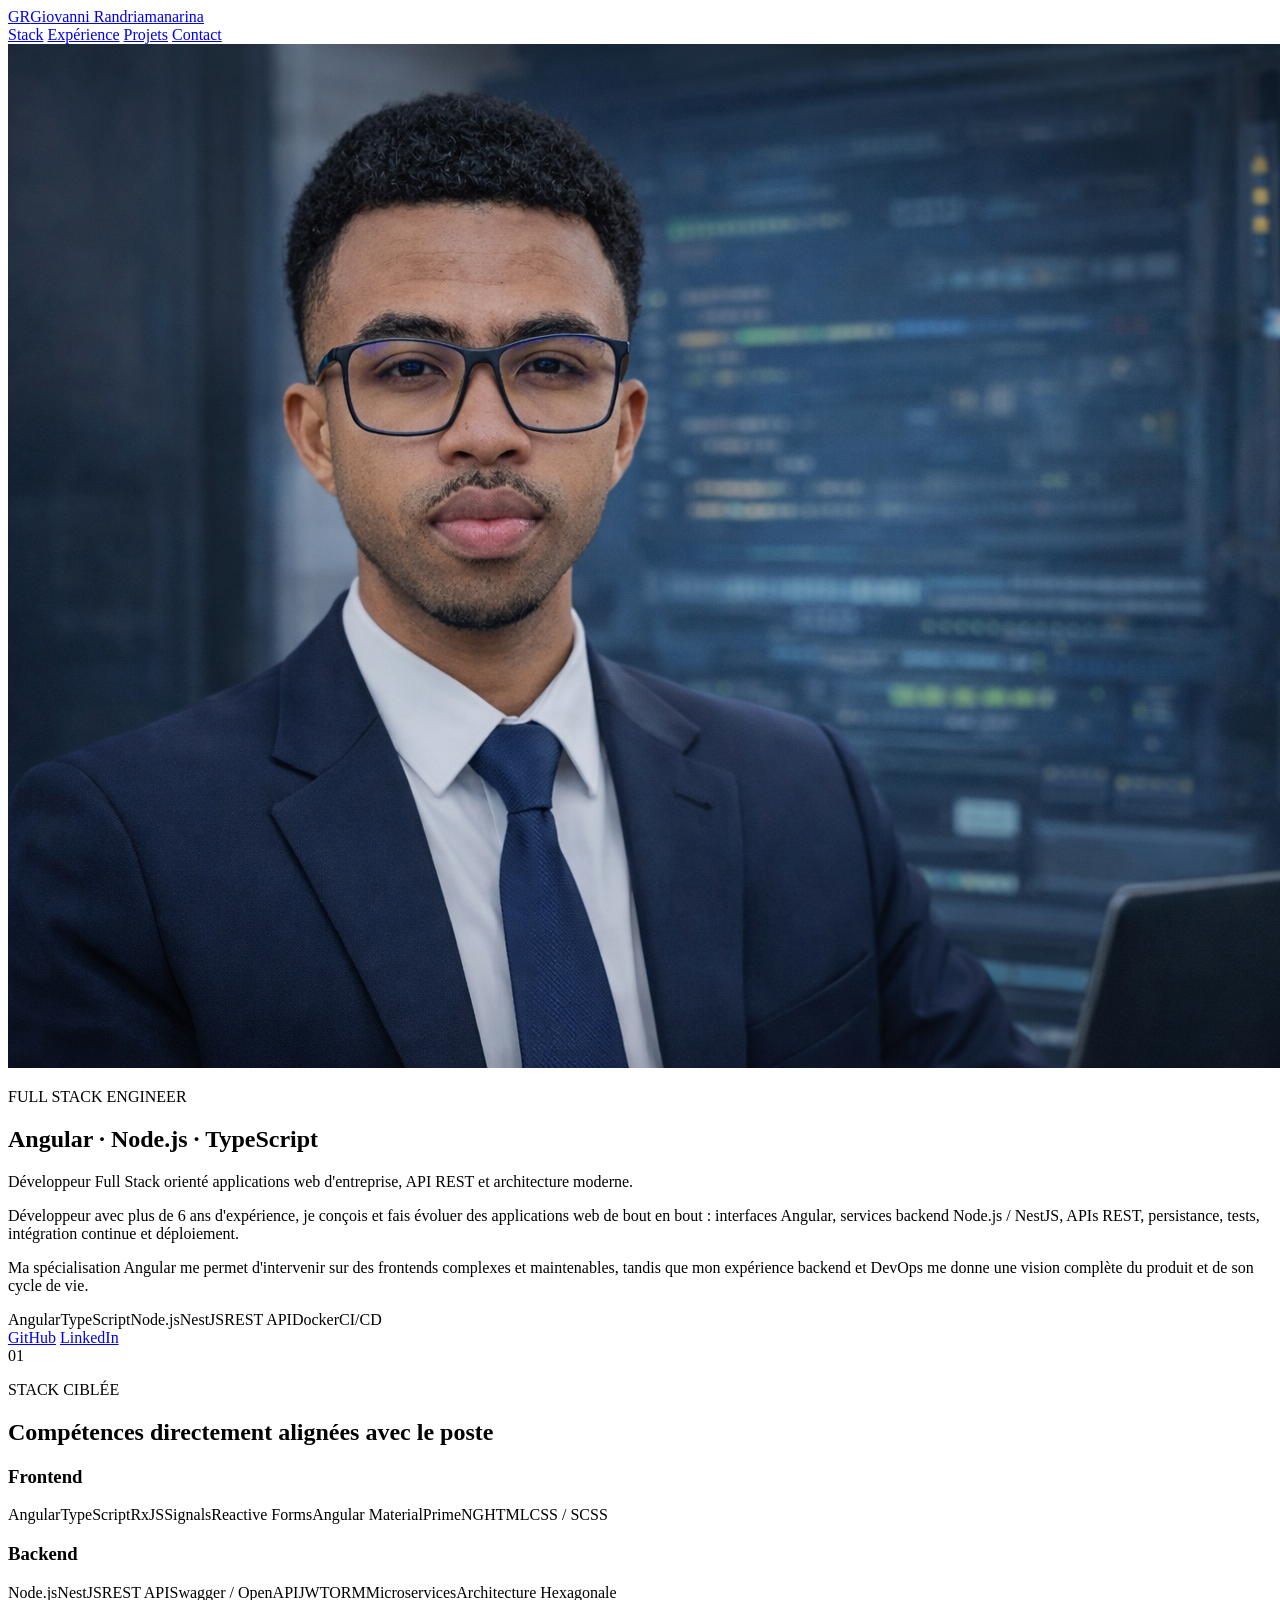
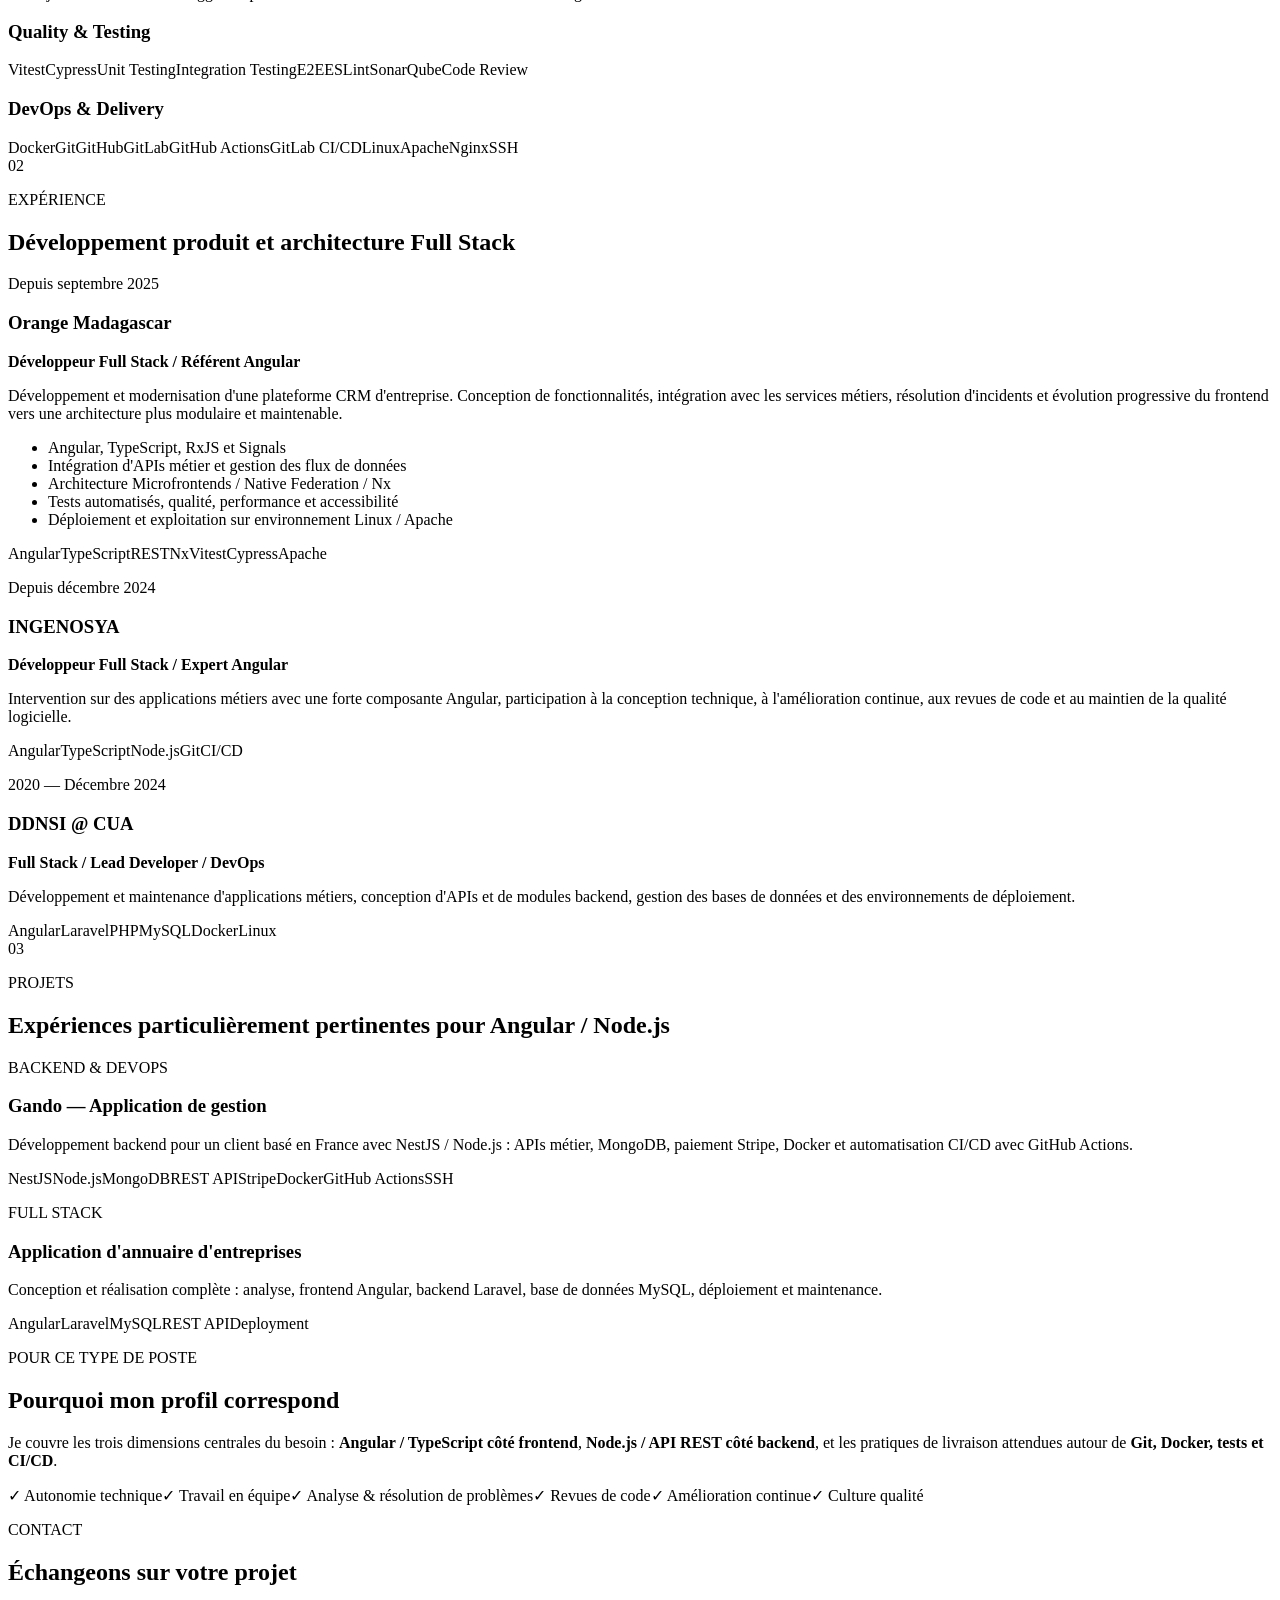
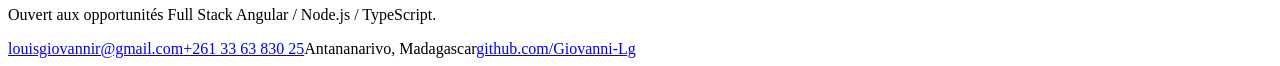
==== angular-node/index.html @ 0f4bc730 "feat: add Angular Node TypeScript targeted portfolio" ====
<!doctype html>
<html lang="fr">
<head>
  <meta charset="utf-8">
  <meta name="viewport" content="width=device-width, initial-scale=1">
  <meta name="description" content="Portfolio Full Stack de Giovanni Randriamanarina — Angular, Node.js, TypeScript, NestJS, API REST, Docker et CI/CD.">
  <meta name="theme-color" content="#0F0F11">
  <title>Giovanni Randriamanarina | Angular · Node.js · TypeScript</title>
  <link rel="icon" href="../favicon.svg" type="image/svg+xml">
  <link rel="preconnect" href="https://fonts.googleapis.com">
  <link rel="preconnect" href="https://fonts.gstatic.com" crossorigin>
  <link href="https://fonts.googleapis.com/css2?family=Inter:wght@400;500;600;700;800&display=swap" rel="stylesheet">
  <link rel="stylesheet" href="./styles.css">
</head>
<body>
  <header class="site-header">
    <div class="container nav">
      <a class="brand" href="#top"><span class="brand-mark">GR</span><span>Giovanni Randriamanarina</span></a>
      <nav aria-label="Navigation principale">
        <a href="#stack">Stack</a>
        <a href="#experience">Expérience</a>
        <a href="#projects">Projets</a>
        <a href="#contact">Contact</a>
      </nav>
    </div>
  </header>

  <main id="top">
    <section class="hero">
      <div class="container hero-grid">
        <div class="photo-wrap"><img src="../assets/images/profil_In.png" alt="Portrait professionnel de Giovanni Randriamanarina"></div>
        <div>
          <p class="eyebrow">FULL STACK ENGINEER</p>
          <h1>Angular <span>·</span> Node.js <span>·</span> TypeScript</h1>
          <p class="headline">Développeur Full Stack orienté applications web d'entreprise, API REST et architecture moderne.</p>
          <p class="lead">Développeur avec plus de 6 ans d'expérience, je conçois et fais évoluer des applications web de bout en bout : interfaces Angular, services backend Node.js / NestJS, APIs REST, persistance, tests, intégration continue et déploiement.</p>
          <p class="lead">Ma spécialisation Angular me permet d'intervenir sur des frontends complexes et maintenables, tandis que mon expérience backend et DevOps me donne une vision complète du produit et de son cycle de vie.</p>
          <div class="hero-tags"><span>Angular</span><span>TypeScript</span><span>Node.js</span><span>NestJS</span><span>REST API</span><span>Docker</span><span>CI/CD</span></div>
          <div class="actions">
            <a class="btn primary" href="https://github.com/Giovanni-Lg" target="_blank" rel="noreferrer">GitHub</a>
            <a class="btn secondary" href="https://www.linkedin.com/in/louis-giovanni-randriamanarina-developer/" target="_blank" rel="noreferrer">LinkedIn</a>
          </div>
        </div>
      </div>
    </section>

    <section id="stack" class="section">
      <div class="container">
        <div class="section-head"><span>01</span><div><p>STACK CIBLÉE</p><h2>Compétences directement alignées avec le poste</h2></div></div>
        <div class="stack-grid">
          <article><h3>Frontend</h3><div class="chips"><span>Angular</span><span>TypeScript</span><span>RxJS</span><span>Signals</span><span>Reactive Forms</span><span>Angular Material</span><span>PrimeNG</span><span>HTML</span><span>CSS / SCSS</span></div></article>
          <article><h3>Backend</h3><div class="chips"><span>Node.js</span><span>NestJS</span><span>REST API</span><span>Swagger / OpenAPI</span><span>JWT</span><span>ORM</span><span>Microservices</span><span>Architecture Hexagonale</span></div></article>
          <article><h3>Quality & Testing</h3><div class="chips"><span>Vitest</span><span>Cypress</span><span>Unit Testing</span><span>Integration Testing</span><span>E2E</span><span>ESLint</span><span>SonarQube</span><span>Code Review</span></div></article>
          <article><h3>DevOps & Delivery</h3><div class="chips"><span>Docker</span><span>Git</span><span>GitHub</span><span>GitLab</span><span>GitHub Actions</span><span>GitLab CI/CD</span><span>Linux</span><span>Apache</span><span>Nginx</span><span>SSH</span></div></article>
        </div>
      </div>
    </section>

    <section id="experience" class="section alt">
      <div class="container">
        <div class="section-head"><span>02</span><div><p>EXPÉRIENCE</p><h2>Développement produit et architecture Full Stack</h2></div></div>
        <div class="timeline">
          <article class="experience-card">
            <aside><p>Depuis septembre 2025</p><h3>Orange Madagascar</h3><strong>Développeur Full Stack / Référent Angular</strong></aside>
            <div class="experience-copy">
              <p>Développement et modernisation d'une plateforme CRM d'entreprise. Conception de fonctionnalités, intégration avec les services métiers, résolution d'incidents et évolution progressive du frontend vers une architecture plus modulaire et maintenable.</p>
              <ul><li>Angular, TypeScript, RxJS et Signals</li><li>Intégration d'APIs métier et gestion des flux de données</li><li>Architecture Microfrontends / Native Federation / Nx</li><li>Tests automatisés, qualité, performance et accessibilité</li><li>Déploiement et exploitation sur environnement Linux / Apache</li></ul>
              <div class="chips"><span>Angular</span><span>TypeScript</span><span>REST</span><span>Nx</span><span>Vitest</span><span>Cypress</span><span>Apache</span></div>
            </div>
          </article>
          <article class="experience-card">
            <aside><p>Depuis décembre 2024</p><h3>INGENOSYA</h3><strong>Développeur Full Stack / Expert Angular</strong></aside>
            <div class="experience-copy"><p>Intervention sur des applications métiers avec une forte composante Angular, participation à la conception technique, à l'amélioration continue, aux revues de code et au maintien de la qualité logicielle.</p><div class="chips"><span>Angular</span><span>TypeScript</span><span>Node.js</span><span>Git</span><span>CI/CD</span></div></div>
          </article>
          <article class="experience-card">
            <aside><p>2020 — Décembre 2024</p><h3>DDNSI @ CUA</h3><strong>Full Stack / Lead Developer / DevOps</strong></aside>
            <div class="experience-copy"><p>Développement et maintenance d'applications métiers, conception d'APIs et de modules backend, gestion des bases de données et des environnements de déploiement.</p><div class="chips"><span>Angular</span><span>Laravel</span><span>PHP</span><span>MySQL</span><span>Docker</span><span>Linux</span></div></div>
          </article>
        </div>
      </div>
    </section>

    <section id="projects" class="section">
      <div class="container">
        <div class="section-head"><span>03</span><div><p>PROJETS</p><h2>Expériences particulièrement pertinentes pour Angular / Node.js</h2></div></div>
        <div class="projects-grid">
          <article class="project featured"><p class="project-type">BACKEND & DEVOPS</p><h3>Gando — Application de gestion</h3><p>Développement backend pour un client basé en France avec NestJS / Node.js : APIs métier, MongoDB, paiement Stripe, Docker et automatisation CI/CD avec GitHub Actions.</p><div class="chips"><span>NestJS</span><span>Node.js</span><span>MongoDB</span><span>REST API</span><span>Stripe</span><span>Docker</span><span>GitHub Actions</span><span>SSH</span></div></article>
          <article class="project"><p class="project-type">FULL STACK</p><h3>Application d'annuaire d'entreprises</h3><p>Conception et réalisation complète : analyse, frontend Angular, backend Laravel, base de données MySQL, déploiement et maintenance.</p><div class="chips"><span>Angular</span><span>Laravel</span><span>MySQL</span><span>REST API</span><span>Deployment</span></div></article>
        </div>
      </div>
    </section>

    <section class="section alt fit">
      <div class="container fit-grid">
        <div><p class="eyebrow">POUR CE TYPE DE POSTE</p><h2>Pourquoi mon profil correspond</h2><p>Je couvre les trois dimensions centrales du besoin : <strong>Angular / TypeScript côté frontend</strong>, <strong>Node.js / API REST côté backend</strong>, et les pratiques de livraison attendues autour de <strong>Git, Docker, tests et CI/CD</strong>.</p></div>
        <div class="fit-list"><span>✓ Autonomie technique</span><span>✓ Travail en équipe</span><span>✓ Analyse & résolution de problèmes</span><span>✓ Revues de code</span><span>✓ Amélioration continue</span><span>✓ Culture qualité</span></div>
      </div>
    </section>
  </main>

  <footer id="contact">
    <div class="container footer-grid"><div><p class="eyebrow">CONTACT</p><h2>Échangeons sur votre projet</h2><p>Ouvert aux opportunités Full Stack Angular / Node.js / TypeScript.</p></div><div class="contact-links"><a href="mailto:louisgiovannir@gmail.com">louisgiovannir@gmail.com</a><a href="tel:+261336383025">+261 33 63 830 25</a><span>Antananarivo, Madagascar</span><a href="https://github.com/Giovanni-Lg" target="_blank" rel="noreferrer">github.com/Giovanni-Lg</a></div></div>
  </footer>
</body>
</html>
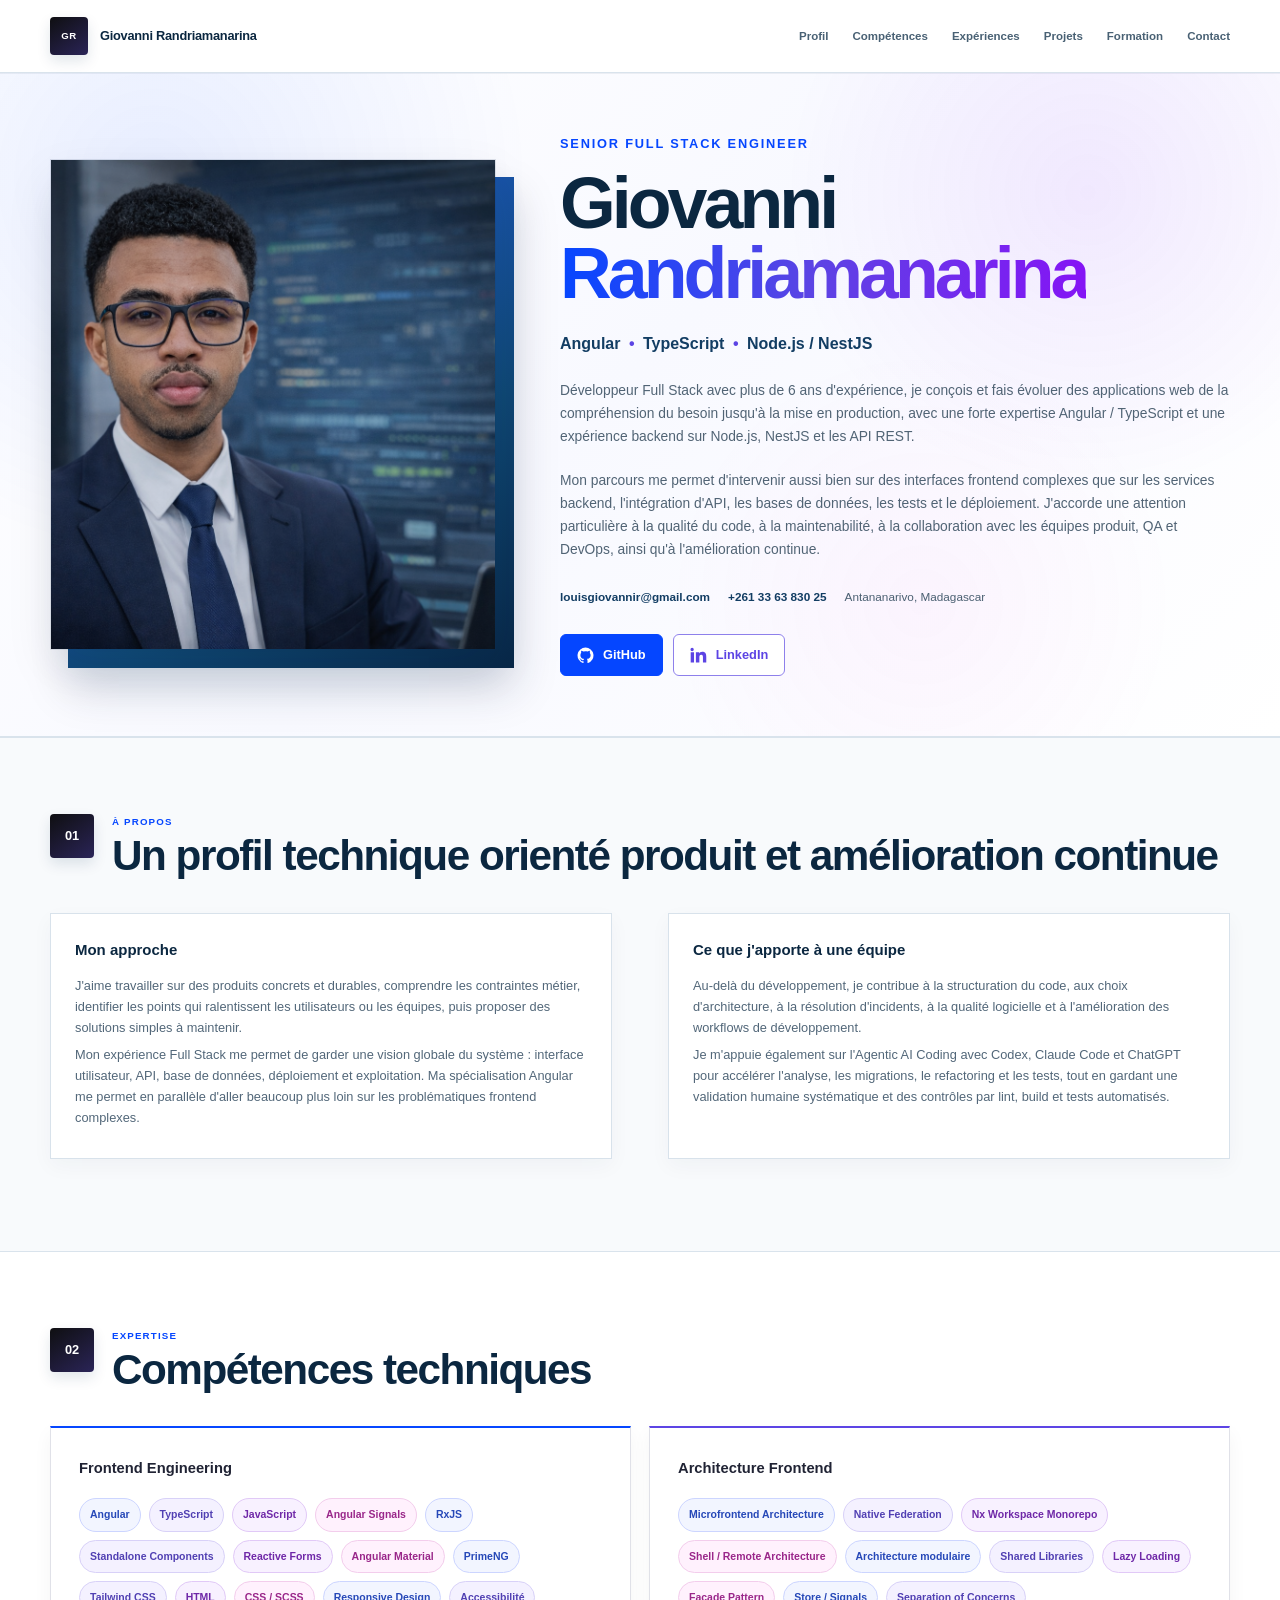
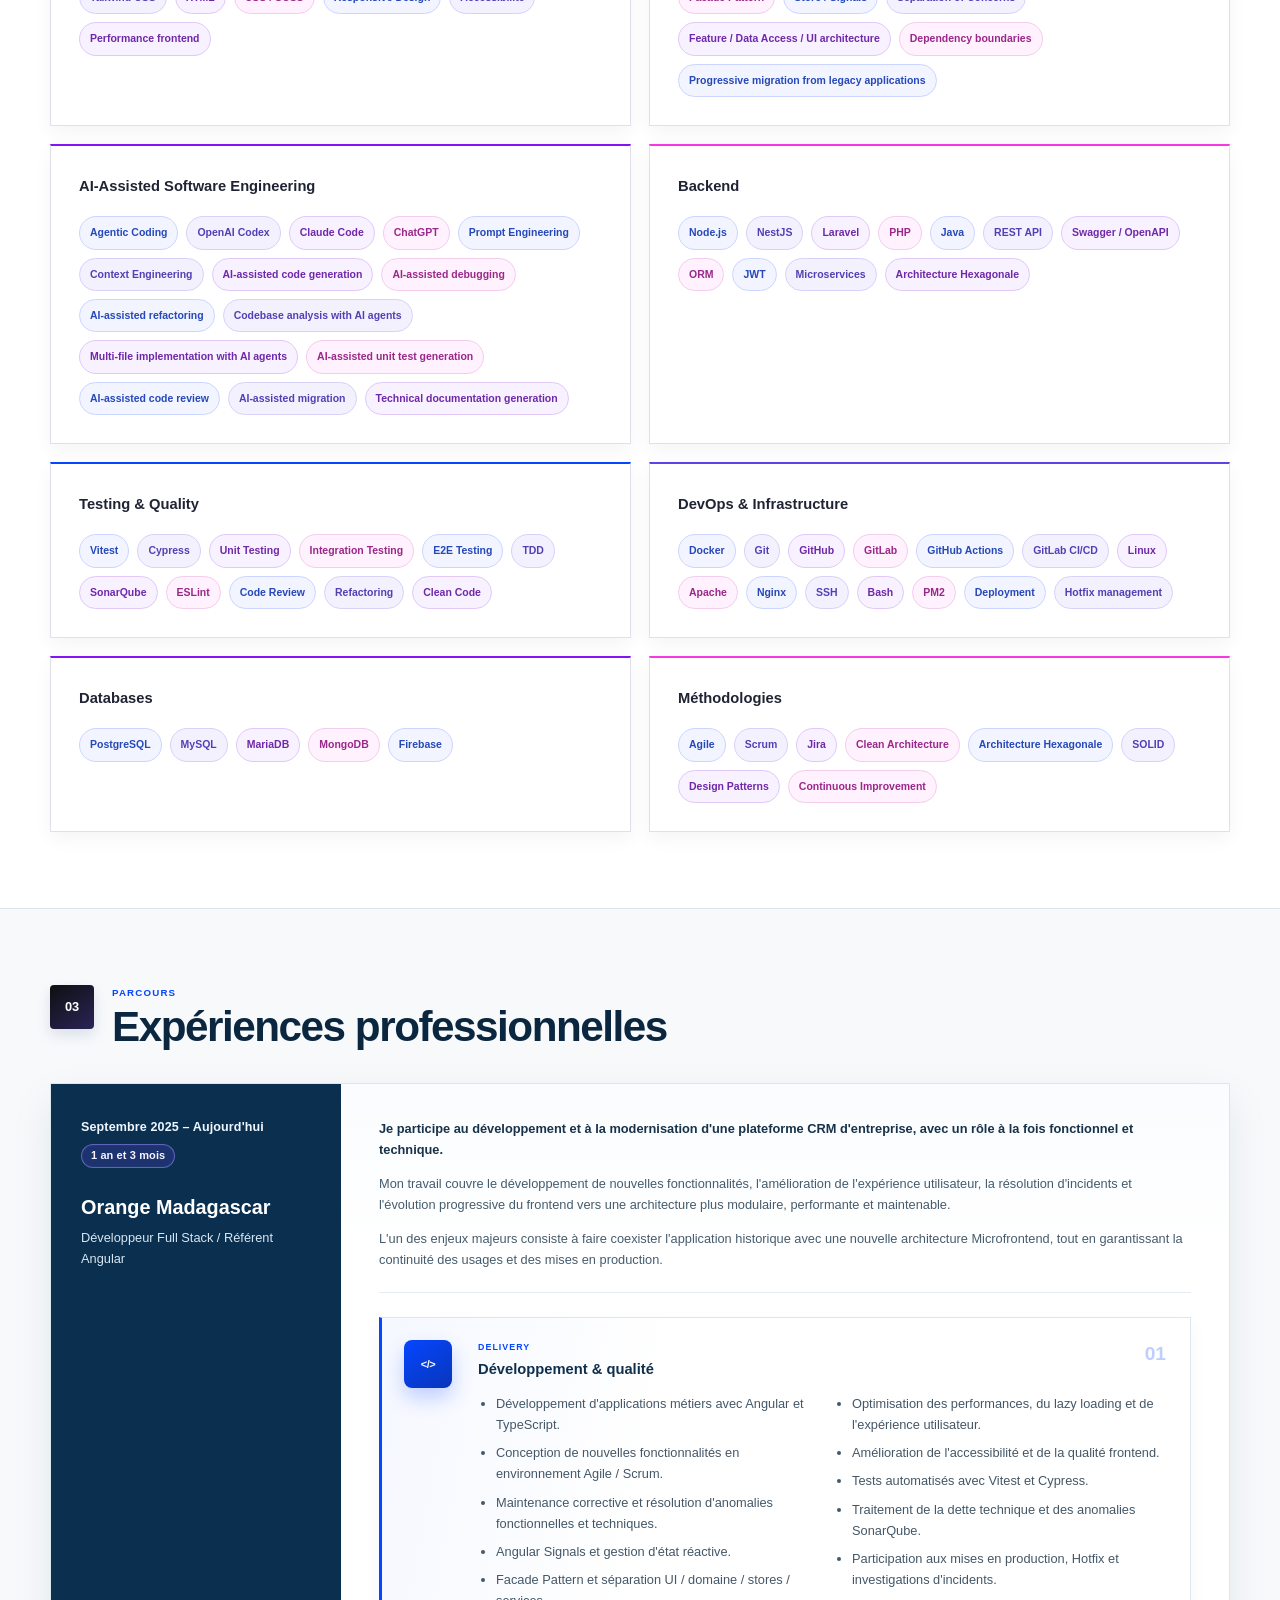
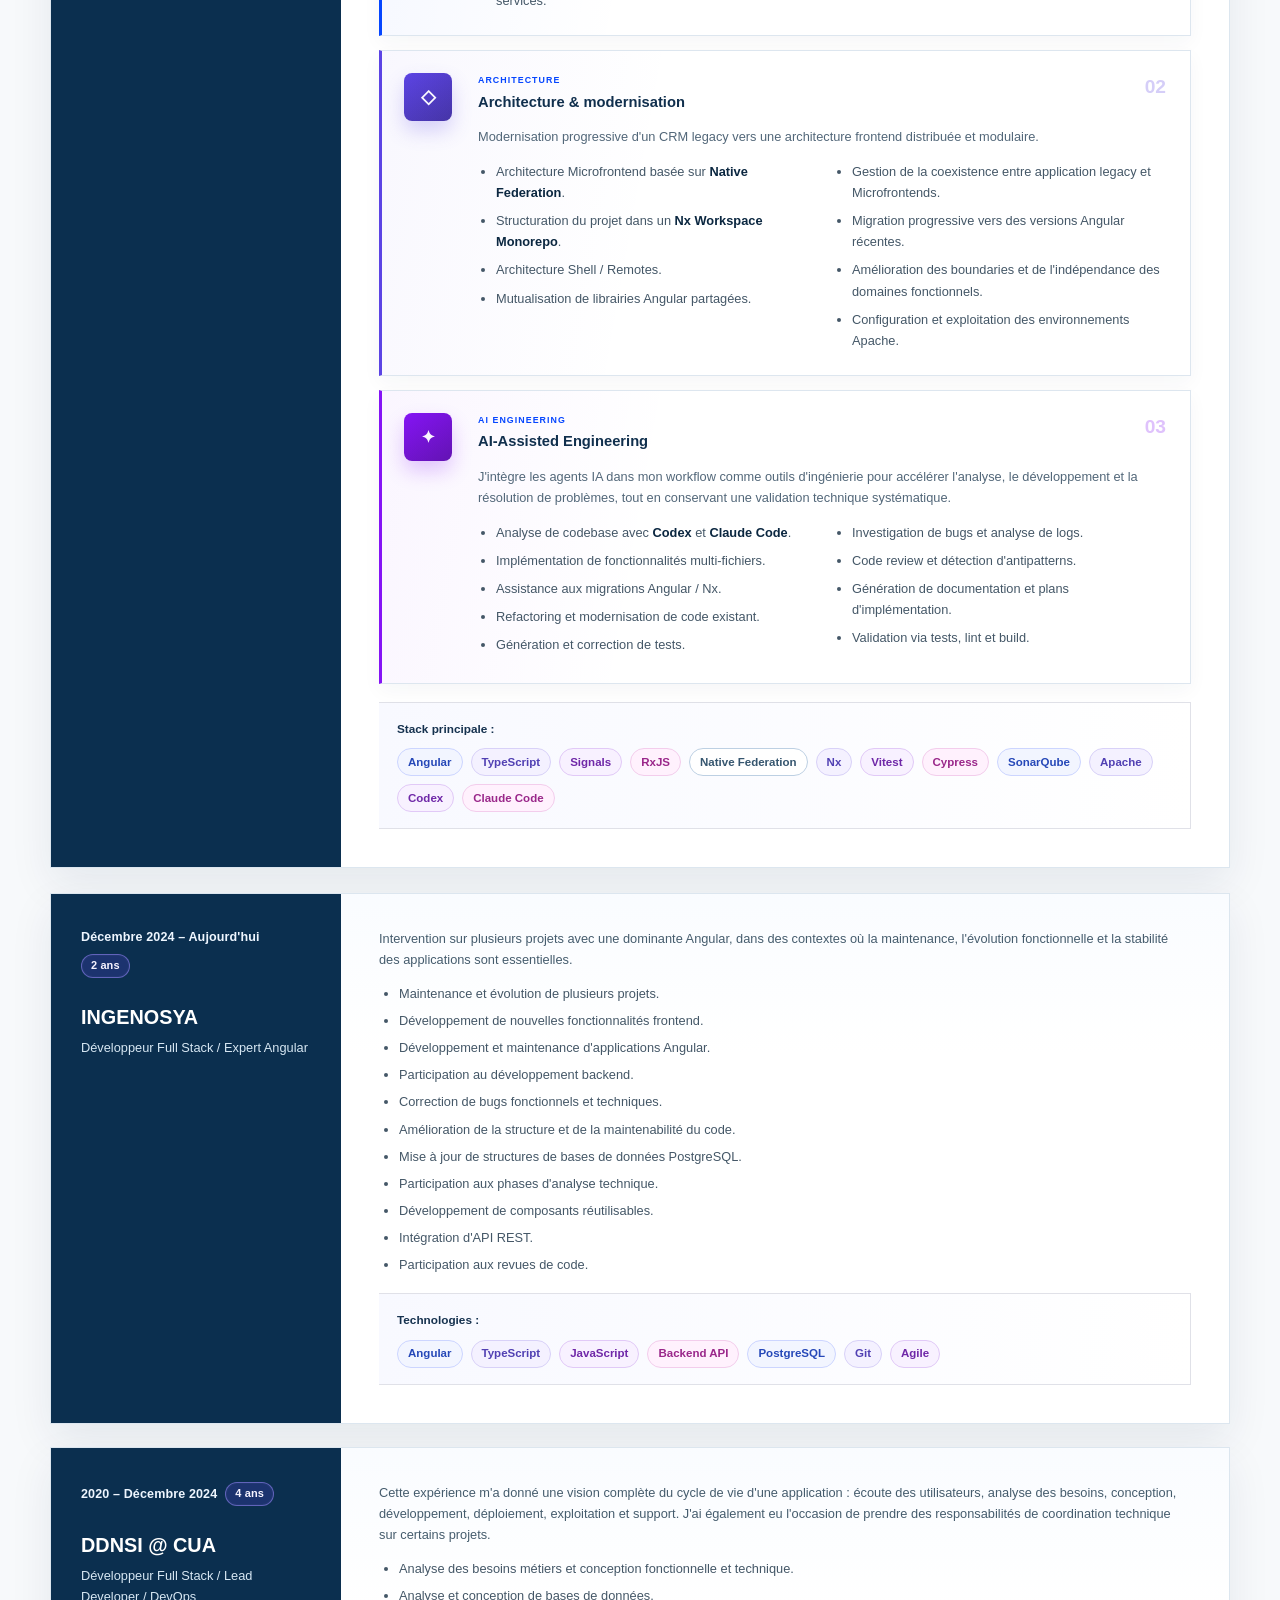
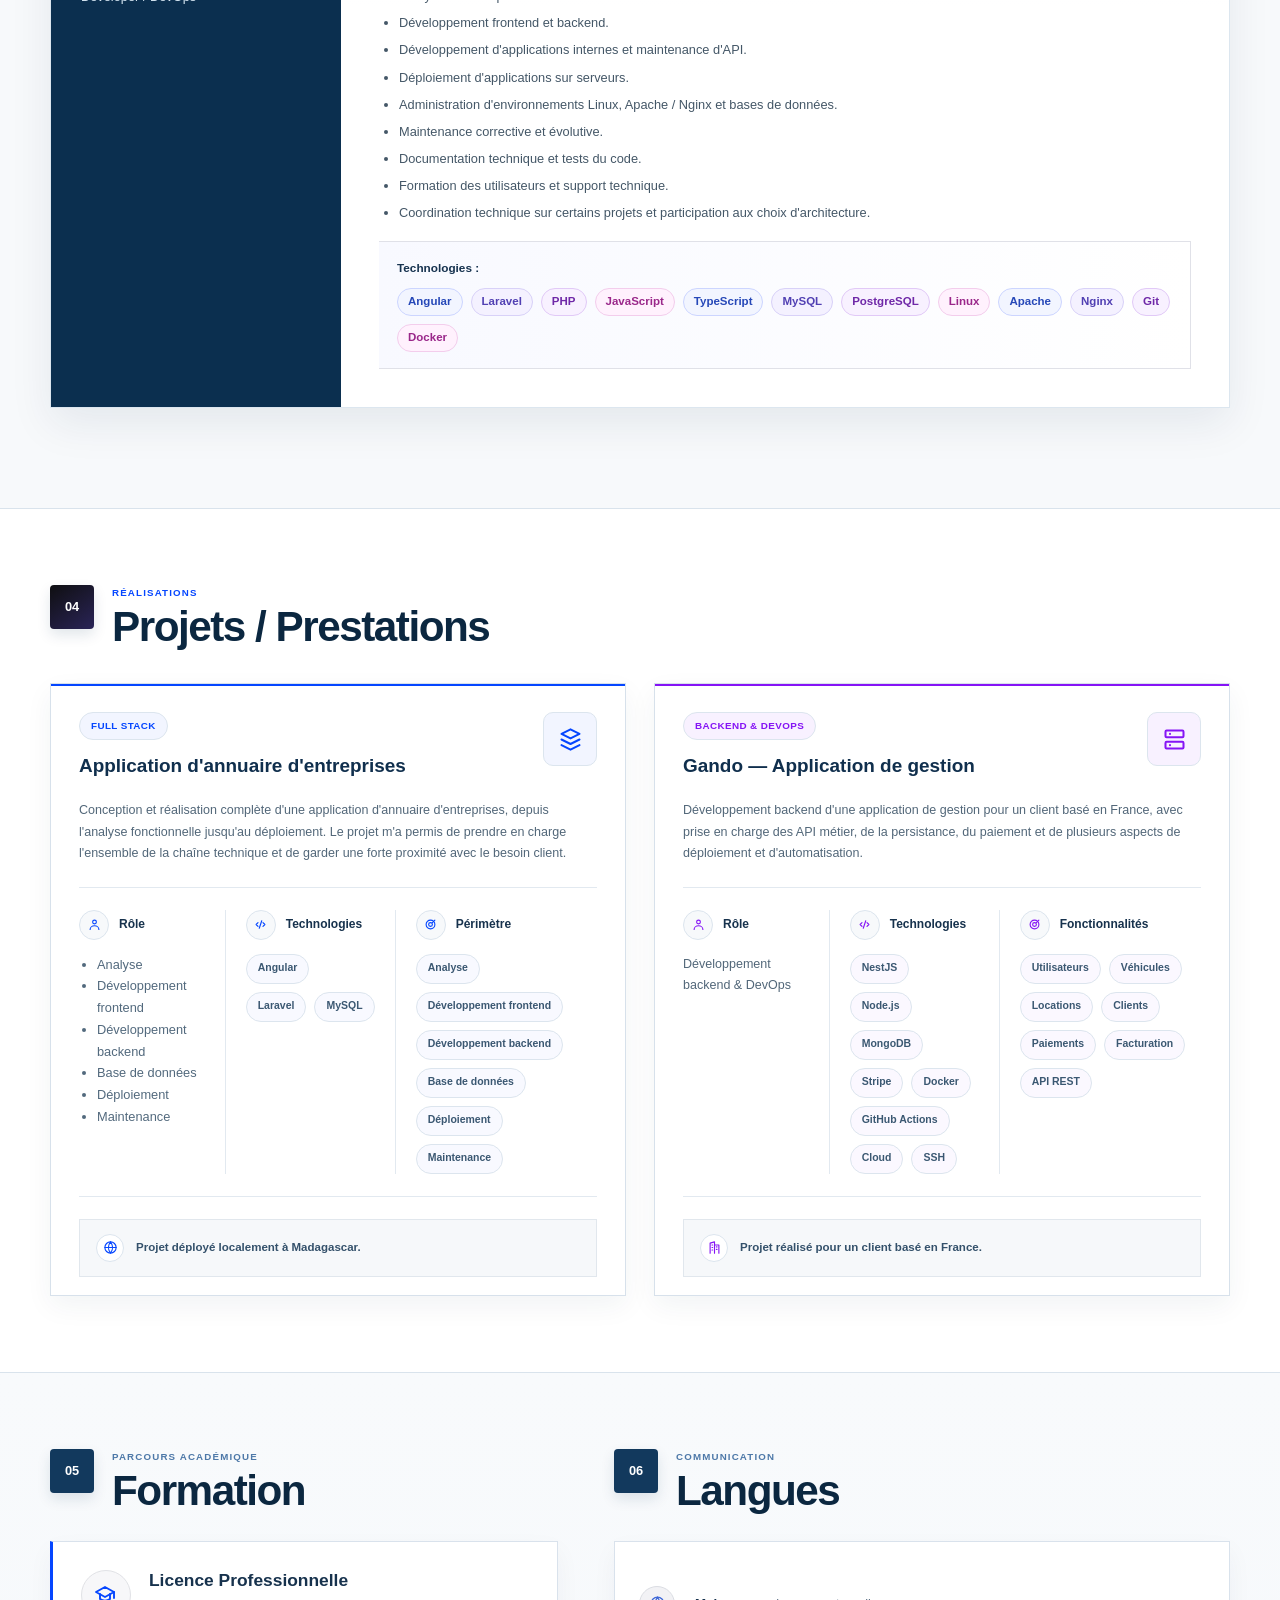
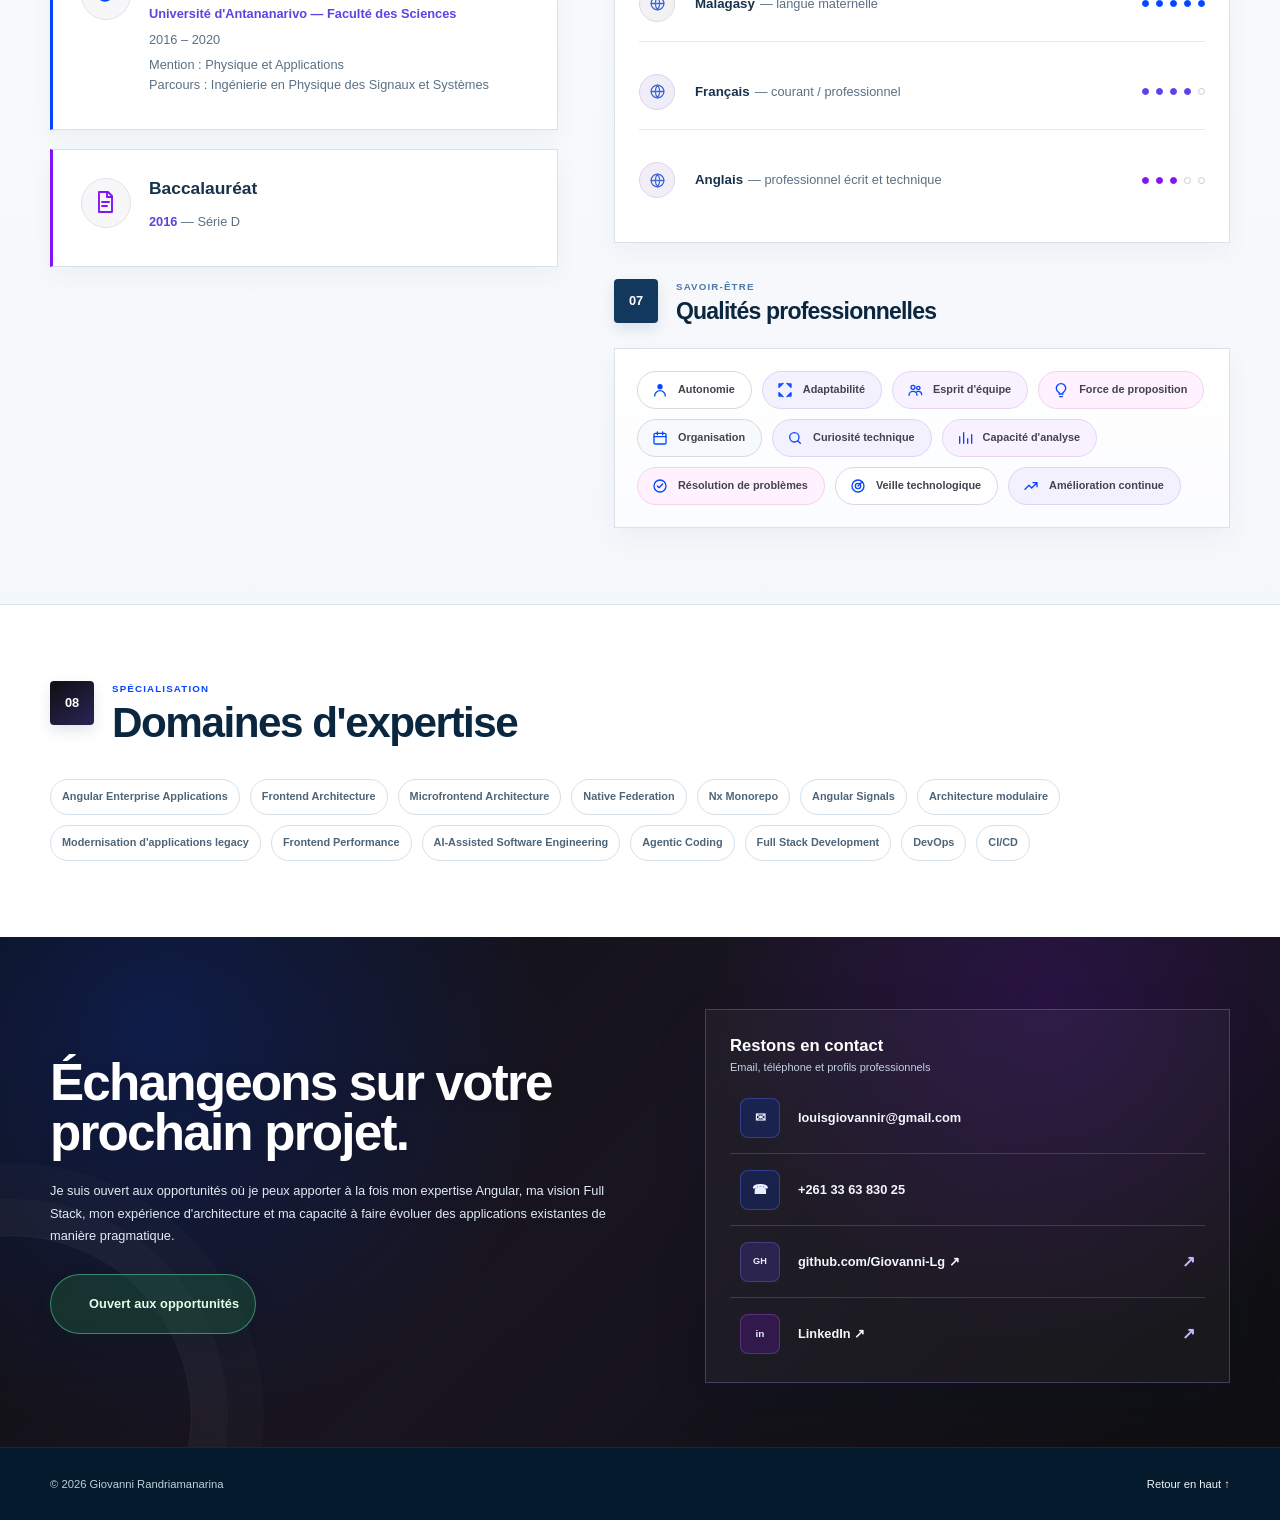
==== commit 4320453d: "refactor: align Angular Node portfolio with main portfolio" ====
--- a/angular-node/index.html
+++ b/angular-node/index.html
@@ -3,40 +3,64 @@
 <head>
   <meta charset="utf-8">
   <meta name="viewport" content="width=device-width, initial-scale=1">
-  <meta name="description" content="Portfolio Full Stack de Giovanni Randriamanarina — Angular, Node.js, TypeScript, NestJS, API REST, Docker et CI/CD.">
-  <meta name="theme-color" content="#0F0F11">
+  <base href="/">
+  <meta name="description" content="Portfolio de Giovanni Randriamanarina — Senior Full Stack Engineer spécialisé Angular, TypeScript et développement backend Node.js / NestJS.">
+  <meta name="theme-color" content="#0b3b66">
+  <meta property="og:title" content="Giovanni Randriamanarina — Full Stack Angular · Node.js · TypeScript">
+  <meta property="og:description" content="Angular · TypeScript · Node.js · NestJS · API REST · Architecture Full Stack">
+  <meta property="og:type" content="website">
+  <meta property="og:url" content="https://giovanni-lg.github.io/angular-node/">
   <title>Giovanni Randriamanarina | Angular · Node.js · TypeScript</title>
-  <link rel="icon" href="../favicon.svg" type="image/svg+xml">
+  <link rel="icon" href="favicon.svg" type="image/svg+xml">
   <link rel="preconnect" href="https://fonts.googleapis.com">
   <link rel="preconnect" href="https://fonts.gstatic.com" crossorigin>
   <link href="https://fonts.googleapis.com/css2?family=Inter:wght@400;500;600;700;800&display=swap" rel="stylesheet">
-  <link rel="stylesheet" href="./styles.css">
+  <link rel="stylesheet" href="assets/css/styles.css">
+  <link rel="stylesheet" href="assets/css/modern.css">
+  <link rel="stylesheet" href="assets/css/skills-motion.css">
+  <link rel="stylesheet" href="assets/css/square-motion.css">
 </head>
 <body>
-  <header class="site-header">
-    <div class="container nav">
-      <a class="brand" href="#top"><span class="brand-mark">GR</span><span>Giovanni Randriamanarina</span></a>
-      <nav aria-label="Navigation principale">
-        <a href="#stack">Stack</a>
-        <a href="#experience">Expérience</a>
+  <a class="skip-link" href="#main">Aller au contenu</a>
+
+  <header class="site-header" id="top">
+    <div class="container nav-wrap">
+      <a class="brand" href="#top" aria-label="Accueil Giovanni Randriamanarina">
+        <span class="brand-mark">GR</span>
+        <span>Giovanni Randriamanarina</span>
+      </a>
+      <button class="menu-toggle" type="button" aria-label="Ouvrir le menu" aria-expanded="false" aria-controls="main-nav">
+        <span></span><span></span><span></span>
+      </button>
+      <nav id="main-nav" class="main-nav" aria-label="Navigation principale">
+        <a href="#about">Profil</a>
+        <a href="#skills">Compétences</a>
+        <a href="#experience">Expériences</a>
         <a href="#projects">Projets</a>
+        <a href="#education">Formation</a>
         <a href="#contact">Contact</a>
       </nav>
     </div>
   </header>
 
-  <main id="top">
+  <main id="main">
     <section class="hero">
       <div class="container hero-grid">
-        <div class="photo-wrap"><img src="../assets/images/profil_In.png" alt="Portrait professionnel de Giovanni Randriamanarina"></div>
-        <div>
-          <p class="eyebrow">FULL STACK ENGINEER</p>
-          <h1>Angular <span>·</span> Node.js <span>·</span> TypeScript</h1>
-          <p class="headline">Développeur Full Stack orienté applications web d'entreprise, API REST et architecture moderne.</p>
-          <p class="lead">Développeur avec plus de 6 ans d'expérience, je conçois et fais évoluer des applications web de bout en bout : interfaces Angular, services backend Node.js / NestJS, APIs REST, persistance, tests, intégration continue et déploiement.</p>
-          <p class="lead">Ma spécialisation Angular me permet d'intervenir sur des frontends complexes et maintenables, tandis que mon expérience backend et DevOps me donne une vision complète du produit et de son cycle de vie.</p>
-          <div class="hero-tags"><span>Angular</span><span>TypeScript</span><span>Node.js</span><span>NestJS</span><span>REST API</span><span>Docker</span><span>CI/CD</span></div>
-          <div class="actions">
+        <div class="hero-photo-wrap reveal">
+          <img class="hero-photo" src="assets/images/profil_In.png" alt="Portrait professionnel de Giovanni Randriamanarina">
+        </div>
+        <div class="hero-copy reveal">
+          <p class="kicker">Senior Full Stack Engineer</p>
+          <h1>Giovanni <span>Randriamanarina</span></h1>
+          <p class="headline">Angular <span>•</span> TypeScript <span>•</span> Node.js / NestJS</p>
+          <p class="lead">Développeur Full Stack avec plus de 6 ans d'expérience, je conçois et fais évoluer des applications web de la compréhension du besoin jusqu'à la mise en production, avec une forte expertise Angular / TypeScript et une expérience backend sur Node.js, NestJS et les API REST.</p>
+          <p class="lead">Mon parcours me permet d'intervenir aussi bien sur des interfaces frontend complexes que sur les services backend, l'intégration d'API, les bases de données, les tests et le déploiement. J'accorde une attention particulière à la qualité du code, à la maintenabilité, à la collaboration avec les équipes produit, QA et DevOps, ainsi qu'à l'amélioration continue.</p>
+          <div class="contact-strip">
+            <a href="mailto:louisgiovannir@gmail.com">louisgiovannir@gmail.com</a>
+            <a href="tel:+261336383025">+261 33 63 830 25</a>
+            <span>Antananarivo, Madagascar</span>
+          </div>
+          <div class="hero-actions">
             <a class="btn primary" href="https://github.com/Giovanni-Lg" target="_blank" rel="noreferrer">GitHub</a>
             <a class="btn secondary" href="https://www.linkedin.com/in/louis-giovanni-randriamanarina-developer/" target="_blank" rel="noreferrer">LinkedIn</a>
           </div>
@@ -44,62 +68,141 @@
       </div>
     </section>
 
-    <section id="stack" class="section">
-      <div class="container">
-        <div class="section-head"><span>01</span><div><p>STACK CIBLÉE</p><h2>Compétences directement alignées avec le poste</h2></div></div>
-        <div class="stack-grid">
-          <article><h3>Frontend</h3><div class="chips"><span>Angular</span><span>TypeScript</span><span>RxJS</span><span>Signals</span><span>Reactive Forms</span><span>Angular Material</span><span>PrimeNG</span><span>HTML</span><span>CSS / SCSS</span></div></article>
-          <article><h3>Backend</h3><div class="chips"><span>Node.js</span><span>NestJS</span><span>REST API</span><span>Swagger / OpenAPI</span><span>JWT</span><span>ORM</span><span>Microservices</span><span>Architecture Hexagonale</span></div></article>
-          <article><h3>Quality & Testing</h3><div class="chips"><span>Vitest</span><span>Cypress</span><span>Unit Testing</span><span>Integration Testing</span><span>E2E</span><span>ESLint</span><span>SonarQube</span><span>Code Review</span></div></article>
-          <article><h3>DevOps & Delivery</h3><div class="chips"><span>Docker</span><span>Git</span><span>GitHub</span><span>GitLab</span><span>GitHub Actions</span><span>GitLab CI/CD</span><span>Linux</span><span>Apache</span><span>Nginx</span><span>SSH</span></div></article>
-        </div>
-      </div>
-    </section>
-
-    <section id="experience" class="section alt">
-      <div class="container">
-        <div class="section-head"><span>02</span><div><p>EXPÉRIENCE</p><h2>Développement produit et architecture Full Stack</h2></div></div>
-        <div class="timeline">
-          <article class="experience-card">
-            <aside><p>Depuis septembre 2025</p><h3>Orange Madagascar</h3><strong>Développeur Full Stack / Référent Angular</strong></aside>
-            <div class="experience-copy">
-              <p>Développement et modernisation d'une plateforme CRM d'entreprise. Conception de fonctionnalités, intégration avec les services métiers, résolution d'incidents et évolution progressive du frontend vers une architecture plus modulaire et maintenable.</p>
-              <ul><li>Angular, TypeScript, RxJS et Signals</li><li>Intégration d'APIs métier et gestion des flux de données</li><li>Architecture Microfrontends / Native Federation / Nx</li><li>Tests automatisés, qualité, performance et accessibilité</li><li>Déploiement et exploitation sur environnement Linux / Apache</li></ul>
-              <div class="chips"><span>Angular</span><span>TypeScript</span><span>REST</span><span>Nx</span><span>Vitest</span><span>Cypress</span><span>Apache</span></div>
+    <section class="section alt" id="about">
+      <div class="container">
+        <div class="section-title reveal">
+          <span>01</span>
+          <div><p>À propos</p><h2>Un profil technique orienté produit et amélioration continue</h2></div>
+        </div>
+        <div class="info-grid">
+          <div class="info-card reveal">
+            <h3>Mon approche</h3>
+            <p>J'aime travailler sur des produits concrets et durables, comprendre les contraintes métier, identifier les points qui ralentissent les utilisateurs ou les équipes, puis proposer des solutions simples à maintenir.</p>
+            <p>Mon expérience Full Stack me permet de garder une vision globale du système : interface utilisateur, API, base de données, déploiement et exploitation. Ma spécialisation Angular me permet en parallèle d'aller beaucoup plus loin sur les problématiques frontend complexes.</p>
+          </div>
+          <div class="info-card reveal">
+            <h3>Ce que j'apporte à une équipe</h3>
+            <p>Au-delà du développement, je contribue à la structuration du code, aux choix d'architecture, à la résolution d'incidents, à la qualité logicielle et à l'amélioration des workflows de développement.</p>
+            <p>Je m'appuie également sur l'Agentic AI Coding avec Codex, Claude Code et ChatGPT pour accélérer l'analyse, les migrations, le refactoring et les tests, tout en gardant une validation humaine systématique et des contrôles par lint, build et tests automatisés.</p>
+          </div>
+        </div>
+      </div>
+    </section>
+
+    <section class="section" id="skills">
+      <div class="container">
+        <div class="section-title reveal">
+          <span>02</span>
+          <div><p>Expertise</p><h2>Compétences techniques</h2></div>
+        </div>
+
+        <div class="skills-grid">
+          <article class="skill-card reveal"><h3>Frontend Engineering</h3><ul><li>Angular</li><li>TypeScript</li><li>JavaScript</li><li>Angular Signals</li><li>RxJS</li><li>Standalone Components</li><li>Reactive Forms</li><li>Angular Material</li><li>PrimeNG</li><li>Tailwind CSS</li><li>HTML</li><li>CSS / SCSS</li><li>Responsive Design</li><li>Accessibilité</li><li>Performance frontend</li></ul></article>
+          <article class="skill-card reveal"><h3>Architecture Frontend</h3><ul><li>Microfrontend Architecture</li><li>Native Federation</li><li>Nx Workspace Monorepo</li><li>Shell / Remote Architecture</li><li>Architecture modulaire</li><li>Shared Libraries</li><li>Lazy Loading</li><li>Facade Pattern</li><li>Store / Signals</li><li>Separation of Concerns</li><li>Feature / Data Access / UI architecture</li><li>Dependency boundaries</li><li>Progressive migration from legacy applications</li></ul></article>
+          <article class="skill-card feature reveal"><h3>AI-Assisted Software Engineering</h3><ul><li>Agentic Coding</li><li>OpenAI Codex</li><li>Claude Code</li><li>ChatGPT</li><li>Prompt Engineering</li><li>Context Engineering</li><li>AI-assisted code generation</li><li>AI-assisted debugging</li><li>AI-assisted refactoring</li><li>Codebase analysis with AI agents</li><li>Multi-file implementation with AI agents</li><li>AI-assisted unit test generation</li><li>AI-assisted code review</li><li>AI-assisted migration</li><li>Technical documentation generation</li></ul></article>
+          <article class="skill-card reveal"><h3>Backend</h3><ul><li>Node.js</li><li>NestJS</li><li>Laravel</li><li>PHP</li><li>Java</li><li>REST API</li><li>Swagger / OpenAPI</li><li>ORM</li><li>JWT</li><li>Microservices</li><li>Architecture Hexagonale</li></ul></article>
+          <article class="skill-card reveal"><h3>Testing & Quality</h3><ul><li>Vitest</li><li>Cypress</li><li>Unit Testing</li><li>Integration Testing</li><li>E2E Testing</li><li>TDD</li><li>SonarQube</li><li>ESLint</li><li>Code Review</li><li>Refactoring</li><li>Clean Code</li></ul></article>
+          <article class="skill-card reveal"><h3>DevOps & Infrastructure</h3><ul><li>Docker</li><li>Git</li><li>GitHub</li><li>GitLab</li><li>GitHub Actions</li><li>GitLab CI/CD</li><li>Linux</li><li>Apache</li><li>Nginx</li><li>SSH</li><li>Bash</li><li>PM2</li><li>Deployment</li><li>Hotfix management</li></ul></article>
+          <article class="skill-card reveal"><h3>Databases</h3><ul><li>PostgreSQL</li><li>MySQL</li><li>MariaDB</li><li>MongoDB</li><li>Firebase</li></ul></article>
+          <article class="skill-card reveal"><h3>Méthodologies</h3><ul><li>Agile</li><li>Scrum</li><li>Jira</li><li>Clean Architecture</li><li>Architecture Hexagonale</li><li>SOLID</li><li>Design Patterns</li><li>Continuous Improvement</li></ul></article>
+        </div>
+      </div>
+    </section>
+
+    <section class="section alt" id="experience">
+      <div class="container">
+        <div class="section-title reveal"><span>03</span><div><p>Parcours</p><h2>Expériences professionnelles</h2></div></div>
+
+        <article class="experience-card reveal">
+          <div class="experience-aside"><p class="date">Septembre 2025 – Aujourd'hui</p><h3>Orange Madagascar</h3><p>Développeur Full Stack / Référent Angular</p></div>
+          <div class="experience-body orange-experience">
+            <div class="experience-summary">
+              <p class="intro">Je participe au développement et à la modernisation d'une plateforme CRM d'entreprise, avec un rôle à la fois fonctionnel et technique.</p>
+              <p class="intro">Mon travail couvre le développement de nouvelles fonctionnalités, l'amélioration de l'expérience utilisateur, la résolution d'incidents et l'évolution progressive du frontend vers une architecture plus modulaire, performante et maintenable.</p>
+              <p class="intro">L'un des enjeux majeurs consiste à faire coexister l'application historique avec une nouvelle architecture Microfrontend, tout en garantissant la continuité des usages et des mises en production.</p>
             </div>
-          </article>
-          <article class="experience-card">
-            <aside><p>Depuis décembre 2024</p><h3>INGENOSYA</h3><strong>Développeur Full Stack / Expert Angular</strong></aside>
-            <div class="experience-copy"><p>Intervention sur des applications métiers avec une forte composante Angular, participation à la conception technique, à l'amélioration continue, aux revues de code et au maintien de la qualité logicielle.</p><div class="chips"><span>Angular</span><span>TypeScript</span><span>Node.js</span><span>Git</span><span>CI/CD</span></div></div>
-          </article>
-          <article class="experience-card">
-            <aside><p>2020 — Décembre 2024</p><h3>DDNSI @ CUA</h3><strong>Full Stack / Lead Developer / DevOps</strong></aside>
-            <div class="experience-copy"><p>Développement et maintenance d'applications métiers, conception d'APIs et de modules backend, gestion des bases de données et des environnements de déploiement.</p><div class="chips"><span>Angular</span><span>Laravel</span><span>PHP</span><span>MySQL</span><span>Docker</span><span>Linux</span></div></div>
-          </article>
-        </div>
-      </div>
-    </section>
-
-    <section id="projects" class="section">
-      <div class="container">
-        <div class="section-head"><span>03</span><div><p>PROJETS</p><h2>Expériences particulièrement pertinentes pour Angular / Node.js</h2></div></div>
+
+            <section class="experience-block development-block">
+              <div class="experience-block-title">
+                <span class="block-index">01</span>
+                <div><span class="block-kicker">Delivery</span><h4>Développement & qualité</h4></div>
+              </div>
+              <ul><li>Développement d'applications métiers avec Angular et TypeScript.</li><li>Conception de nouvelles fonctionnalités en environnement Agile / Scrum.</li><li>Maintenance corrective et résolution d'anomalies fonctionnelles et techniques.</li><li>Angular Signals et gestion d'état réactive.</li><li>Facade Pattern et séparation UI / domaine / stores / services.</li><li>Optimisation des performances, du lazy loading et de l'expérience utilisateur.</li><li>Amélioration de l'accessibilité et de la qualité frontend.</li><li>Tests automatisés avec Vitest et Cypress.</li><li>Traitement de la dette technique et des anomalies SonarQube.</li><li>Participation aux mises en production, Hotfix et investigations d'incidents.</li></ul>
+            </section>
+
+            <section class="experience-block architecture-block">
+              <div class="experience-block-title">
+                <span class="block-index">02</span>
+                <div><span class="block-kicker">Architecture</span><h4>Architecture & modernisation</h4></div>
+              </div>
+              <p class="block-intro">Modernisation progressive d'un CRM legacy vers une architecture frontend distribuée et modulaire.</p>
+              <ul><li>Architecture Microfrontend basée sur <strong>Native Federation</strong>.</li><li>Structuration du projet dans un <strong>Nx Workspace Monorepo</strong>.</li><li>Architecture Shell / Remotes.</li><li>Mutualisation de librairies Angular partagées.</li><li>Gestion de la coexistence entre application legacy et Microfrontends.</li><li>Migration progressive vers des versions Angular récentes.</li><li>Amélioration des boundaries et de l'indépendance des domaines fonctionnels.</li><li>Configuration et exploitation des environnements Apache.</li></ul>
+            </section>
+
+            <section class="experience-block ai-block">
+              <div class="experience-block-title">
+                <span class="block-index">03</span>
+                <div><span class="block-kicker">AI Engineering</span><h4>AI-Assisted Engineering</h4></div>
+              </div>
+              <p class="block-intro">J'intègre les agents IA dans mon workflow comme outils d'ingénierie pour accélérer l'analyse, le développement et la résolution de problèmes, tout en conservant une validation technique systématique.</p>
+              <ul><li>Analyse de codebase avec <strong>Codex</strong> et <strong>Claude Code</strong>.</li><li>Implémentation de fonctionnalités multi-fichiers.</li><li>Assistance aux migrations Angular / Nx.</li><li>Refactoring et modernisation de code existant.</li><li>Génération et correction de tests.</li><li>Investigation de bugs et analyse de logs.</li><li>Code review et détection d'antipatterns.</li><li>Génération de documentation et plans d'implémentation.</li><li>Validation via tests, lint et build.</li></ul>
+            </section>
+
+            <div class="tech stack-highlight"><strong>Stack principale :</strong><span>Angular</span><span>TypeScript</span><span>Signals</span><span>RxJS</span><span>Native Federation</span><span>Nx</span><span>Vitest</span><span>Cypress</span><span>SonarQube</span><span>Apache</span><span>Codex</span><span>Claude Code</span></div>
+          </div>
+        </article>
+
+        <article class="experience-card reveal">
+          <div class="experience-aside"><p class="date">Décembre 2024 – Aujourd'hui</p><h3>INGENOSYA</h3><p>Développeur Full Stack / Expert Angular</p></div>
+          <div class="experience-body"><p class="intro">Intervention sur plusieurs projets avec une dominante Angular, dans des contextes où la maintenance, l'évolution fonctionnelle et la stabilité des applications sont essentielles.</p><ul><li>Maintenance et évolution de plusieurs projets.</li><li>Développement de nouvelles fonctionnalités frontend.</li><li>Développement et maintenance d'applications Angular.</li><li>Participation au développement backend.</li><li>Correction de bugs fonctionnels et techniques.</li><li>Amélioration de la structure et de la maintenabilité du code.</li><li>Mise à jour de structures de bases de données PostgreSQL.</li><li>Participation aux phases d'analyse technique.</li><li>Développement de composants réutilisables.</li><li>Intégration d'API REST.</li><li>Participation aux revues de code.</li></ul><div class="tech"><strong>Technologies :</strong> Angular, TypeScript, JavaScript, Backend API, PostgreSQL, Git, Agile.</div></div>
+        </article>
+
+        <article class="experience-card reveal">
+          <div class="experience-aside"><p class="date">2020 – Décembre 2024</p><h3>DDNSI @ CUA</h3><p>Développeur Full Stack / Lead Developer / DevOps</p></div>
+          <div class="experience-body"><p class="intro">Cette expérience m'a donné une vision complète du cycle de vie d'une application : écoute des utilisateurs, analyse des besoins, conception, développement, déploiement, exploitation et support. J'ai également eu l'occasion de prendre des responsabilités de coordination technique sur certains projets.</p><ul><li>Analyse des besoins métiers et conception fonctionnelle et technique.</li><li>Analyse et conception de bases de données.</li><li>Développement frontend et backend.</li><li>Développement d'applications internes et maintenance d'API.</li><li>Déploiement d'applications sur serveurs.</li><li>Administration d'environnements Linux, Apache / Nginx et bases de données.</li><li>Maintenance corrective et évolutive.</li><li>Documentation technique et tests du code.</li><li>Formation des utilisateurs et support technique.</li><li>Coordination technique sur certains projets et participation aux choix d'architecture.</li></ul><div class="tech"><strong>Technologies :</strong> Angular, Laravel, PHP, JavaScript, TypeScript, MySQL, PostgreSQL, Linux, Apache, Nginx, Git, Docker.</div></div>
+        </article>
+      </div>
+    </section>
+
+    <section class="section" id="projects">
+      <div class="container">
+        <div class="section-title reveal"><span>04</span><div><p>Réalisations</p><h2>Projets / Prestations</h2></div></div>
         <div class="projects-grid">
-          <article class="project featured"><p class="project-type">BACKEND & DEVOPS</p><h3>Gando — Application de gestion</h3><p>Développement backend pour un client basé en France avec NestJS / Node.js : APIs métier, MongoDB, paiement Stripe, Docker et automatisation CI/CD avec GitHub Actions.</p><div class="chips"><span>NestJS</span><span>Node.js</span><span>MongoDB</span><span>REST API</span><span>Stripe</span><span>Docker</span><span>GitHub Actions</span><span>SSH</span></div></article>
-          <article class="project"><p class="project-type">FULL STACK</p><h3>Application d'annuaire d'entreprises</h3><p>Conception et réalisation complète : analyse, frontend Angular, backend Laravel, base de données MySQL, déploiement et maintenance.</p><div class="chips"><span>Angular</span><span>Laravel</span><span>MySQL</span><span>REST API</span><span>Deployment</span></div></article>
-        </div>
-      </div>
-    </section>
-
-    <section class="section alt fit">
-      <div class="container fit-grid">
-        <div><p class="eyebrow">POUR CE TYPE DE POSTE</p><h2>Pourquoi mon profil correspond</h2><p>Je couvre les trois dimensions centrales du besoin : <strong>Angular / TypeScript côté frontend</strong>, <strong>Node.js / API REST côté backend</strong>, et les pratiques de livraison attendues autour de <strong>Git, Docker, tests et CI/CD</strong>.</p></div>
-        <div class="fit-list"><span>✓ Autonomie technique</span><span>✓ Travail en équipe</span><span>✓ Analyse & résolution de problèmes</span><span>✓ Revues de code</span><span>✓ Amélioration continue</span><span>✓ Culture qualité</span></div>
+          <article class="project-card reveal"><p class="label">Full Stack</p><h3>Application d'annuaire d'entreprises</h3><p>Conception et réalisation complète d'une application d'annuaire d'entreprises, depuis l'analyse fonctionnelle jusqu'au déploiement. Le projet m'a permis de prendre en charge l'ensemble de la chaîne technique et de garder une forte proximité avec le besoin client.</p><h4>Technologies</h4><p>Angular · Laravel · MySQL</p><h4>Périmètre</h4><p>Analyse · Développement frontend · Développement backend · Base de données · Déploiement · Maintenance</p><p class="note">Projet déployé localement à Madagascar.</p></article>
+          <article class="project-card reveal"><p class="label">Backend & DevOps</p><h3>Gando — Application de gestion</h3><p>Développement backend d'une application de gestion pour un client basé en France, avec prise en charge des API métier, de la persistance, du paiement et de plusieurs aspects de déploiement et d'automatisation.</p><h4>Technologies</h4><p>NestJS · Node.js · MongoDB · Stripe · Docker · GitHub Actions · Cloud · SSH</p><h4>Fonctionnalités</h4><p>Utilisateurs · Véhicules · Locations · Clients · Paiements · Facturation · API REST</p><p class="note">Projet réalisé pour un client basé en France.</p></article>
+        </div>
+      </div>
+    </section>
+
+    <section class="section alt" id="education">
+      <div class="container info-grid">
+        <div>
+          <div class="section-title reveal"><span>05</span><div><p>Parcours académique</p><h2>Formation</h2></div></div>
+          <div class="info-card reveal"><h3>Licence Professionnelle</h3><p><strong>Université d'Antananarivo — Faculté des Sciences</strong></p><p>2016 – 2020</p><p>Mention : Physique et Applications<br>Parcours : Ingénierie en Physique des Signaux et Systèmes</p></div>
+          <div class="info-card reveal"><h3>Baccalauréat</h3><p><strong>2016</strong> — Série D</p></div>
+        </div>
+        <div>
+          <div class="section-title reveal"><span>06</span><div><p>Communication</p><h2>Langues</h2></div></div>
+          <div class="info-card reveal"><ul class="clean-list"><li><strong>Malagasy</strong> — langue maternelle</li><li><strong>Français</strong> — courant / professionnel</li><li><strong>Anglais</strong> — professionnel écrit et technique</li></ul></div>
+          <div class="section-title small reveal"><span>07</span><div><p>Savoir-être</p><h2>Qualités professionnelles</h2></div></div>
+          <div class="tags reveal"><span>Autonomie</span><span>Adaptabilité</span><span>Esprit d'équipe</span><span>Force de proposition</span><span>Organisation</span><span>Curiosité technique</span><span>Capacité d'analyse</span><span>Résolution de problèmes</span><span>Veille technologique</span><span>Amélioration continue</span></div>
+        </div>
+      </div>
+    </section>
+
+    <section class="section expertise-domain">
+      <div class="container"><div class="section-title reveal"><span>08</span><div><p>Spécialisation</p><h2>Domaines d'expertise</h2></div></div><div class="domain-grid reveal"><span>Angular Enterprise Applications</span><span>Frontend Architecture</span><span>Microfrontend Architecture</span><span>Native Federation</span><span>Nx Monorepo</span><span>Angular Signals</span><span>Architecture modulaire</span><span>Modernisation d'applications legacy</span><span>Frontend Performance</span><span>AI-Assisted Software Engineering</span><span>Agentic Coding</span><span>Full Stack Development</span><span>DevOps</span><span>CI/CD</span></div></div>
+    </section>
+
+    <section class="contact" id="contact">
+      <div class="container contact-grid">
+        <div class="reveal"><h2>Échangeons sur votre prochain projet.</h2><p>Je suis ouvert aux opportunités où je peux apporter à la fois mon expertise Angular, ma vision Full Stack, mon expérience d'architecture et ma capacité à faire évoluer des applications existantes de manière pragmatique.</p></div>
+        <div class="contact-links reveal"><a href="mailto:louisgiovannir@gmail.com">louisgiovannir@gmail.com</a><a href="tel:+261336383025">+261 33 63 830 25</a><a href="https://github.com/Giovanni-Lg" target="_blank" rel="noreferrer">github.com/Giovanni-Lg ↗</a><a href="https://www.linkedin.com/in/louis-giovanni-randriamanarina-developer/" target="_blank" rel="noreferrer">LinkedIn ↗</a></div>
       </div>
     </section>
   </main>
 
-  <footer id="contact">
-    <div class="container footer-grid"><div><p class="eyebrow">CONTACT</p><h2>Échangeons sur votre projet</h2><p>Ouvert aux opportunités Full Stack Angular / Node.js / TypeScript.</p></div><div class="contact-links"><a href="mailto:louisgiovannir@gmail.com">louisgiovannir@gmail.com</a><a href="tel:+261336383025">+261 33 63 830 25</a><span>Antananarivo, Madagascar</span><a href="https://github.com/Giovanni-Lg" target="_blank" rel="noreferrer">github.com/Giovanni-Lg</a></div></div>
-  </footer>
+  <footer class="site-footer"><div class="container footer-inner"><span>© <span id="year"></span> Giovanni Randriamanarina</span><a href="#top">Retour en haut ↑</a></div></footer>
+  <script src="assets/js/main.js" defer></script>
 </body>
 </html>
